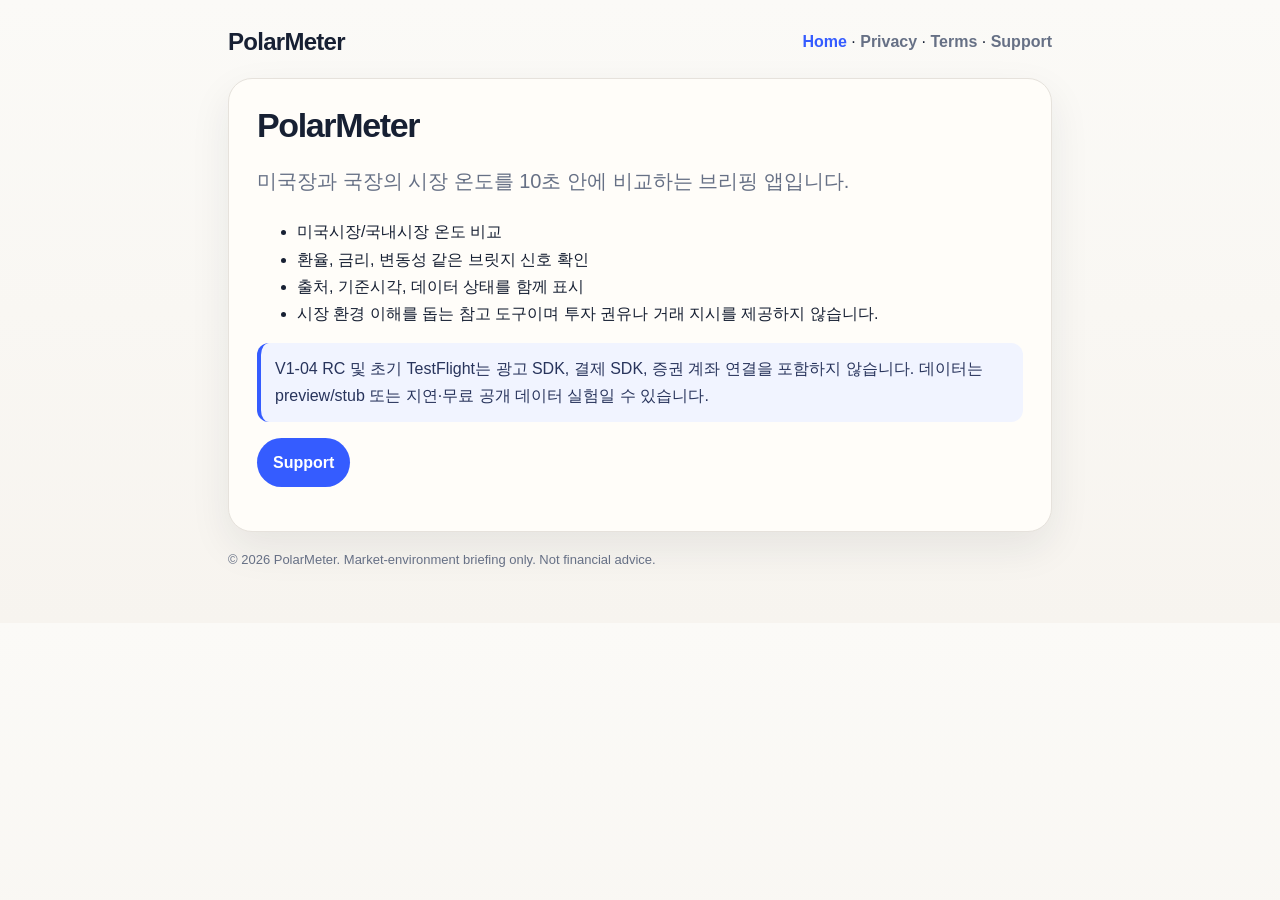
==== index.html @ fae0f11d "Update PolarMeter cache 32588401721" ====
<!doctype html>
<html lang="ko">
<head>
  <meta charset="utf-8" />
  <meta name="viewport" content="width=device-width, initial-scale=1" />
  <title>Home · PolarMeter</title>
  <link rel="stylesheet" href="styles.css" />
</head>
<body>
  <main class="wrap">
    <header class="hero">
      <div class="brand">PolarMeter</div>
      <nav><a href="index.html" class="active">Home</a> · <a href="privacy.html">Privacy</a> · <a href="terms.html">Terms</a> · <a href="support.html">Support</a></nav>
    </header>
    <section class="card">

<h1>PolarMeter</h1>
<p class="lead">미국장과 국장의 시장 온도를 10초 안에 비교하는 브리핑 앱입니다.</p>
<ul>
  <li>미국시장/국내시장 온도 비교</li>
  <li>환율, 금리, 변동성 같은 브릿지 신호 확인</li>
  <li>출처, 기준시각, 데이터 상태를 함께 표시</li>
  <li>시장 환경 이해를 돕는 참고 도구이며 투자 권유나 거래 지시를 제공하지 않습니다.</li>
</ul>
<p class="note">V1-04 RC 및 초기 TestFlight는 광고 SDK, 결제 SDK, 증권 계좌 연결을 포함하지 않습니다. 데이터는 preview/stub 또는 지연·무료 공개 데이터 실험일 수 있습니다.</p>
<p><a class="button" href="support.html">Support</a></p>

    </section>
    <footer>© 2026 PolarMeter. Market-environment briefing only. Not financial advice.</footer>
  </main>
</body>
</html>
---- styles.css ----
:root { color-scheme: light; --ink:#172033; --muted:#667085; --line:#e6e2dc; --bg:#f7f4ef; --card:#fffdf9; --accent:#355cff; }
* { box-sizing:border-box; }
body { margin:0; font-family:-apple-system,BlinkMacSystemFont,"Segoe UI",sans-serif; color:var(--ink); background:linear-gradient(180deg,#fbfaf7,var(--bg)); }
.wrap { max-width:860px; margin:0 auto; padding:28px 18px 56px; }
.hero { display:flex; justify-content:space-between; gap:16px; align-items:center; margin-bottom:22px; }
.brand { font-size:24px; font-weight:800; letter-spacing:-0.03em; }
nav a { color:var(--muted); text-decoration:none; font-weight:600; }
nav a.active { color:var(--accent); }
.card { background:var(--card); border:1px solid var(--line); border-radius:24px; padding:28px; box-shadow:0 16px 40px rgba(23,32,51,.08); }
h1 { font-size:34px; line-height:1.1; margin:0 0 16px; letter-spacing:-0.04em; }
h2 { margin-top:28px; font-size:22px; }
h3 { margin-top:22px; font-size:18px; }
p, li { font-size:16px; line-height:1.7; }
.lead { font-size:20px; color:var(--muted); }
.note { border-left:4px solid var(--accent); background:#f1f4ff; padding:12px 14px; border-radius:12px; color:#28345c; }
.button { display:inline-block; padding:11px 16px; background:var(--accent); color:white; text-decoration:none; border-radius:999px; font-weight:700; }
footer { margin-top:20px; color:var(--muted); font-size:13px; }
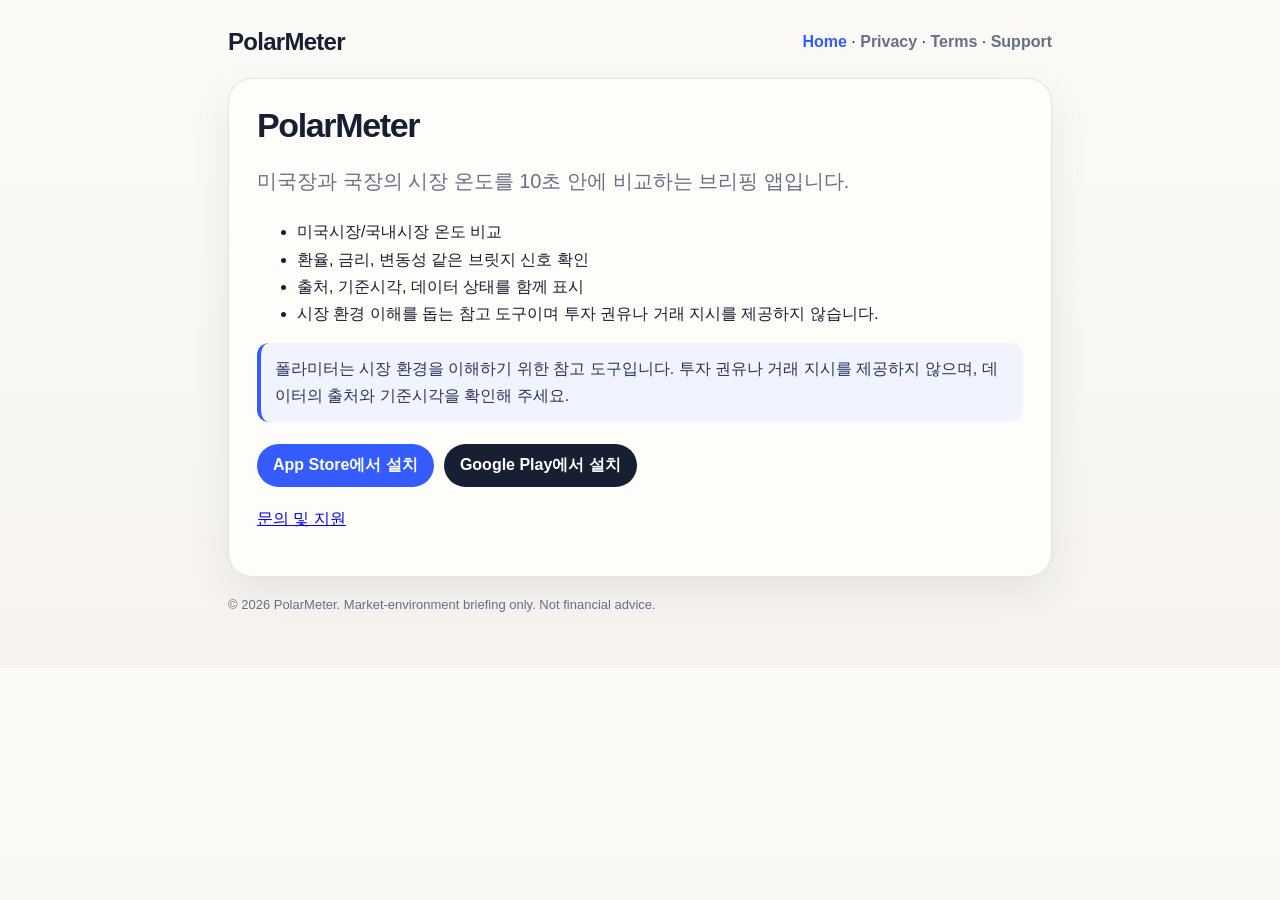
==== commit 99f978f9: "Update PolarMeter cache 37167177542" ====
--- a/index.html
+++ b/index.html
@@ -3,7 +3,8 @@
 <head>
   <meta charset="utf-8" />
   <meta name="viewport" content="width=device-width, initial-scale=1" />
-  <title>Home · PolarMeter</title>
+  <title>PolarMeter · 미국장과 국장의 시장 온도</title>
+  <meta name="description" content="미국장과 국장의 시장 온도를 비교하고, 주요 신호와 데이터 기준시각을 함께 확인하는 폴라미터 앱입니다." />
   <link rel="stylesheet" href="styles.css" />
 </head>
 <body>
@@ -22,8 +23,12 @@
   <li>출처, 기준시각, 데이터 상태를 함께 표시</li>
   <li>시장 환경 이해를 돕는 참고 도구이며 투자 권유나 거래 지시를 제공하지 않습니다.</li>
 </ul>
-<p class="note">V1-04 RC 및 초기 TestFlight는 광고 SDK, 결제 SDK, 증권 계좌 연결을 포함하지 않습니다. 데이터는 preview/stub 또는 지연·무료 공개 데이터 실험일 수 있습니다.</p>
-<p><a class="button" href="support.html">Support</a></p>
+<p class="note">폴라미터는 시장 환경을 이해하기 위한 참고 도구입니다. 투자 권유나 거래 지시를 제공하지 않으며, 데이터의 출처와 기준시각을 확인해 주세요.</p>
+<div class="download-actions" aria-label="폴라미터 설치">
+  <a class="button" href="https://apps.apple.com/kr/app/polarmeter/id6789834495">App Store에서 설치</a>
+  <a class="button button-secondary" href="https://play.google.com/store/apps/details?id=com.pinklia.polarmeter&amp;hl=ko&amp;gl=KR">Google Play에서 설치</a>
+</div>
+<p><a href="support.html">문의 및 지원</a></p>
 
     </section>
     <footer>© 2026 PolarMeter. Market-environment briefing only. Not financial advice.</footer>
--- a/styles.css
+++ b/styles.css
@@ -15,4 +15,7 @@
 .lead { font-size:20px; color:var(--muted); }
 .note { border-left:4px solid var(--accent); background:#f1f4ff; padding:12px 14px; border-radius:12px; color:#28345c; }
 .button { display:inline-block; padding:11px 16px; background:var(--accent); color:white; text-decoration:none; border-radius:999px; font-weight:700; }
+.download-actions { display:flex; flex-wrap:wrap; gap:10px; margin:22px 0 18px; }
+.button-secondary { background:var(--ink); }
+@media (max-width:480px) { .download-actions .button { width:100%; text-align:center; } }
 footer { margin-top:20px; color:var(--muted); font-size:13px; }
